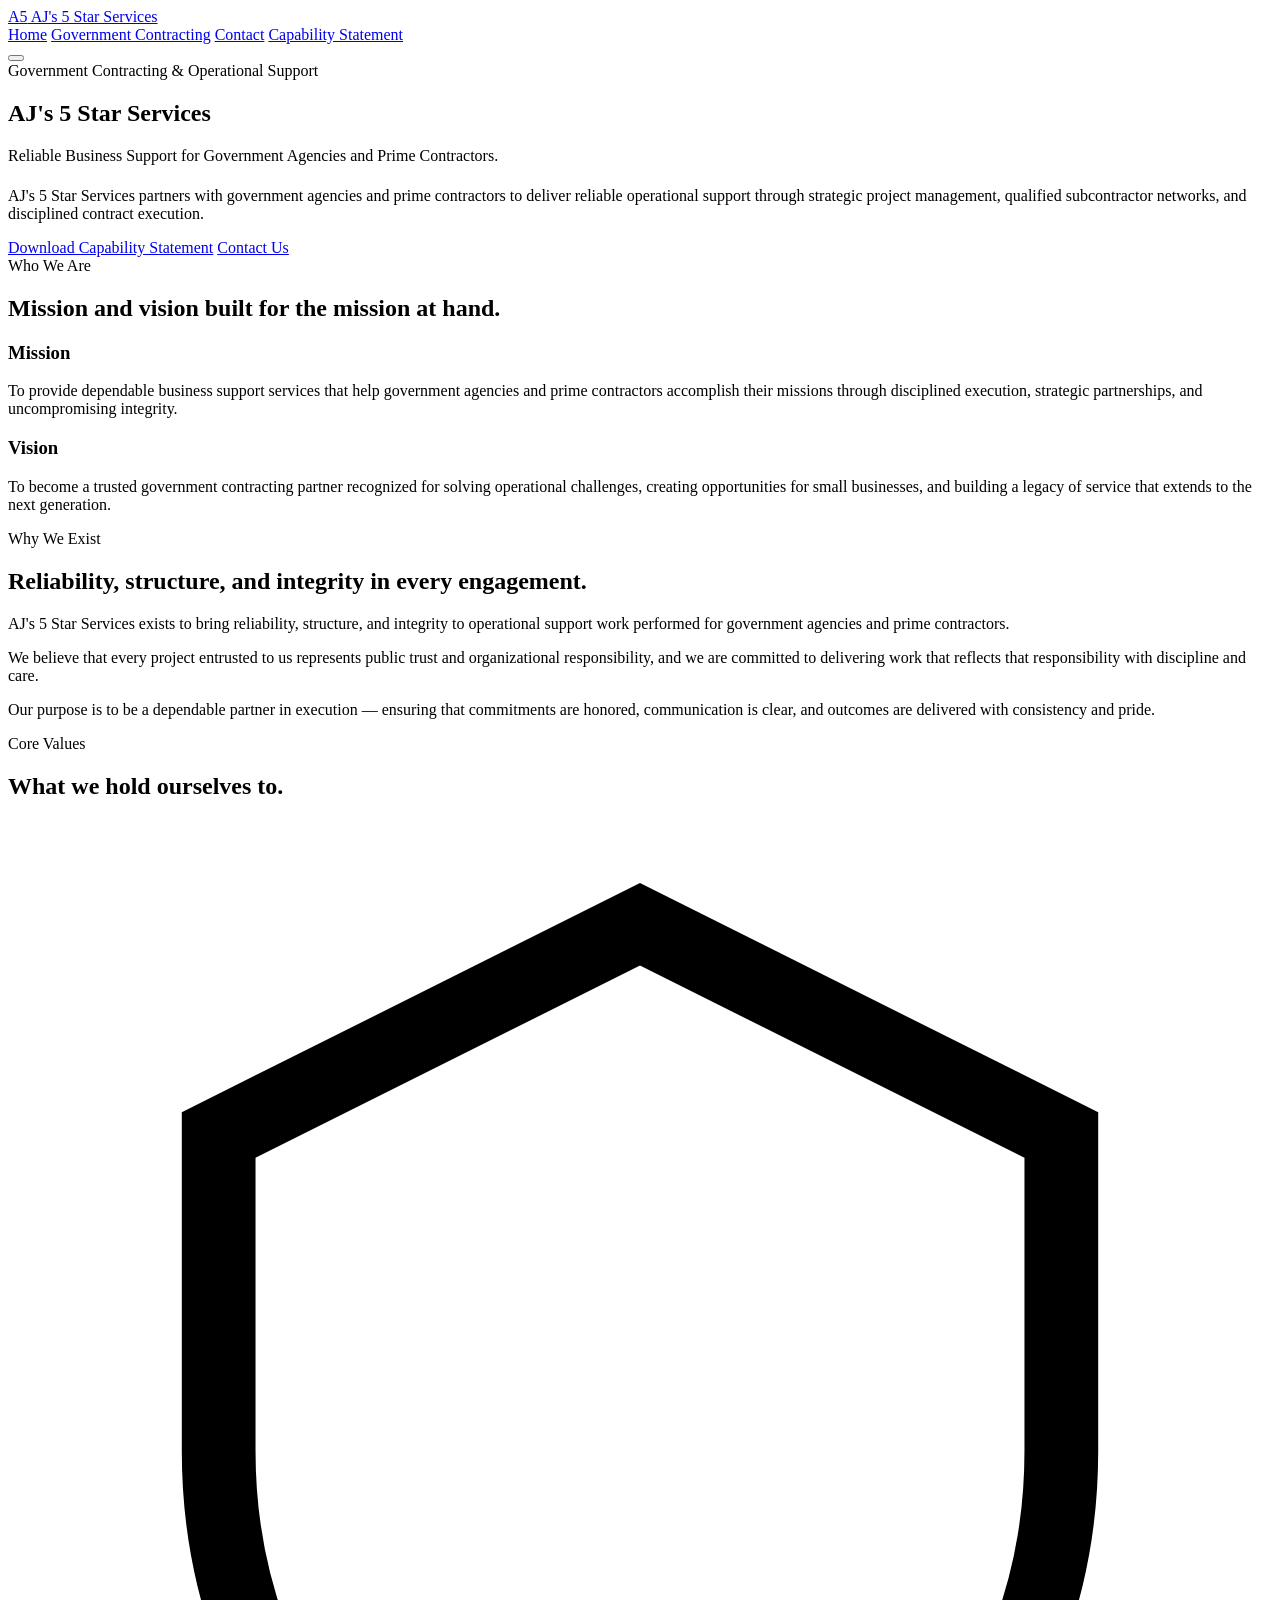
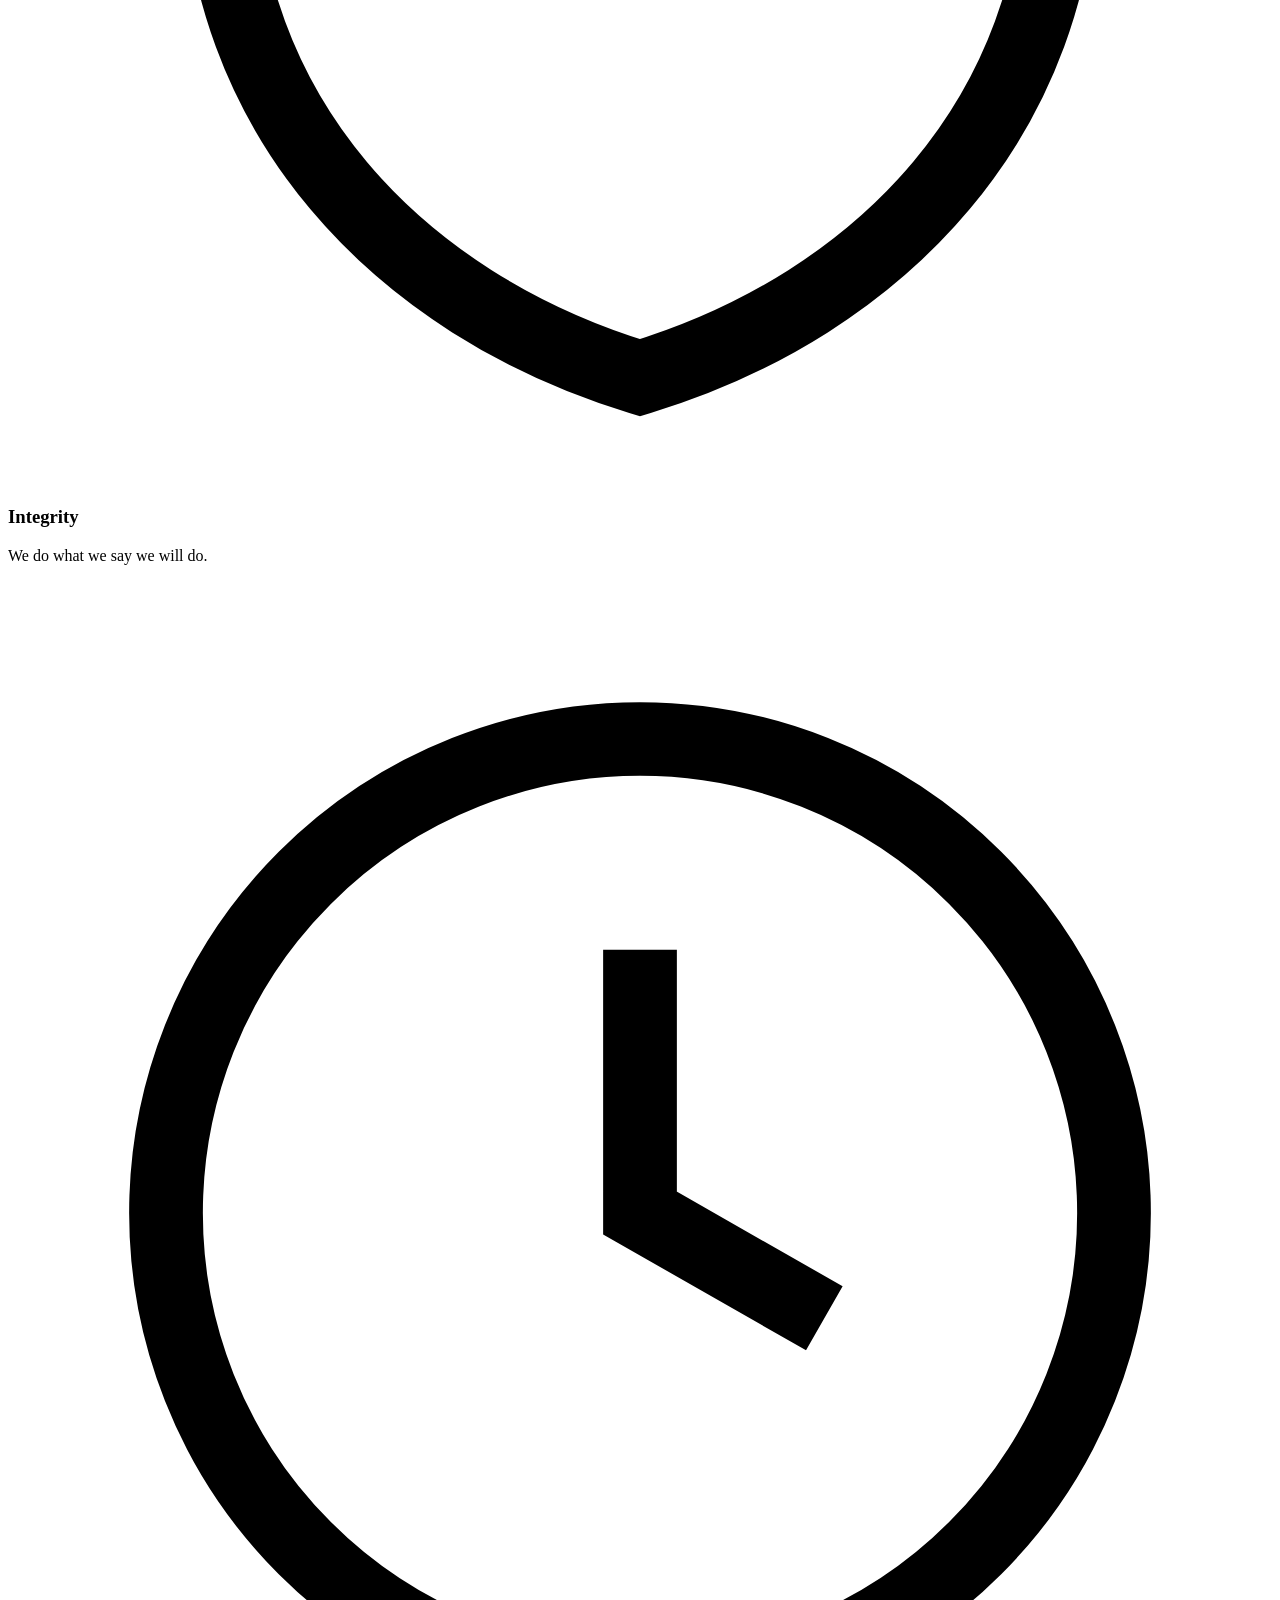
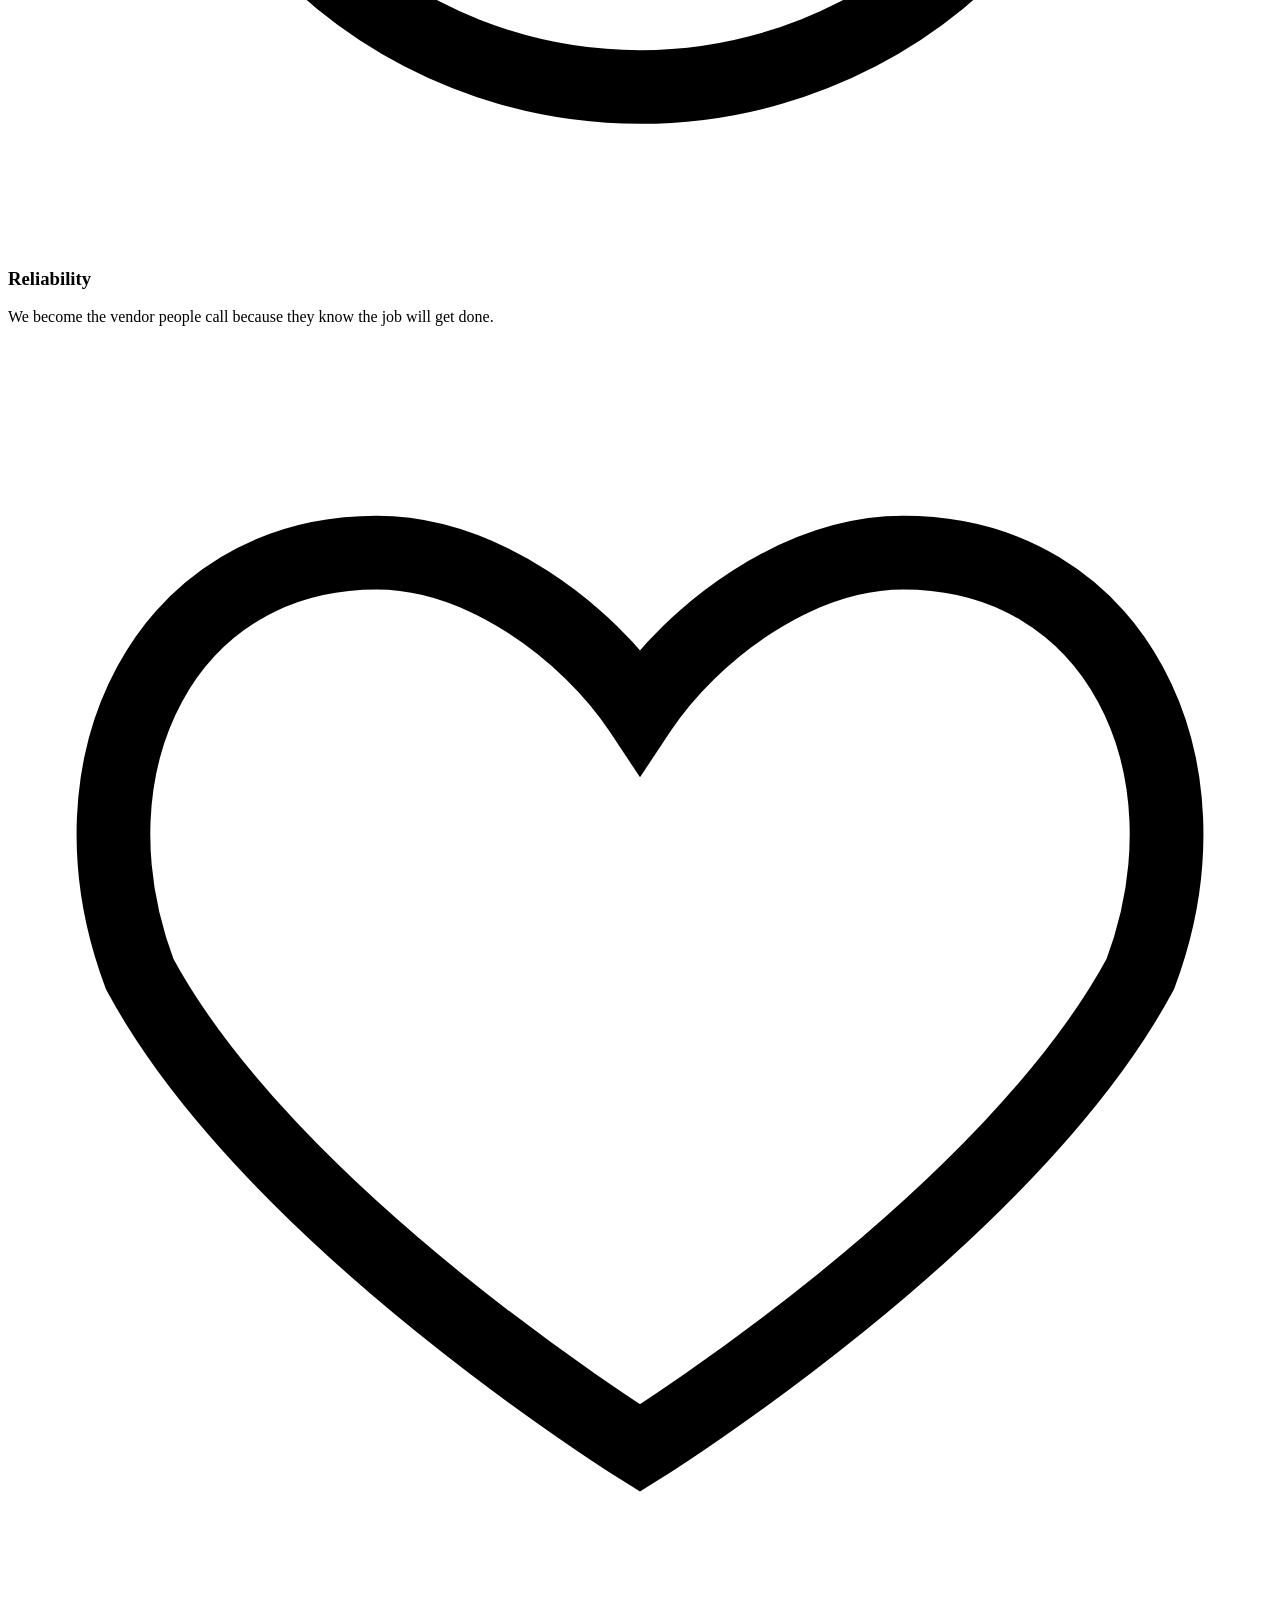
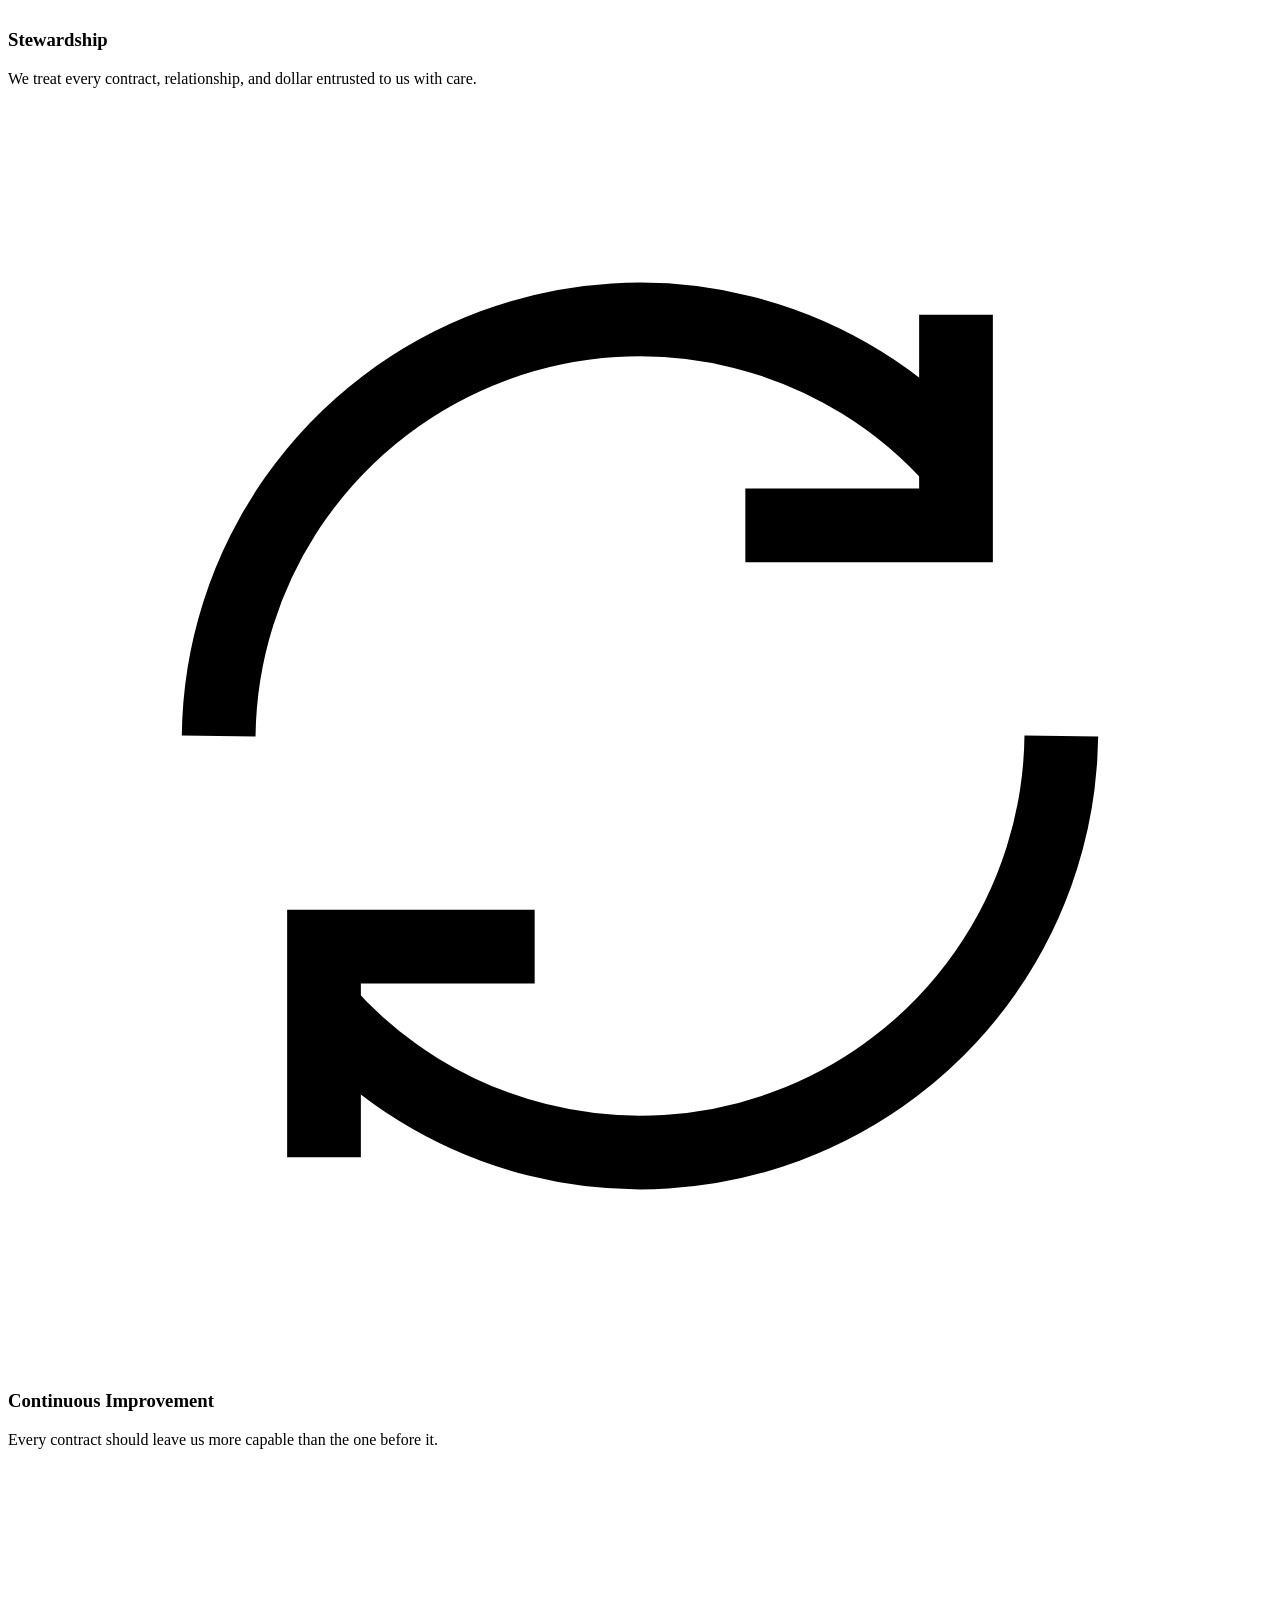
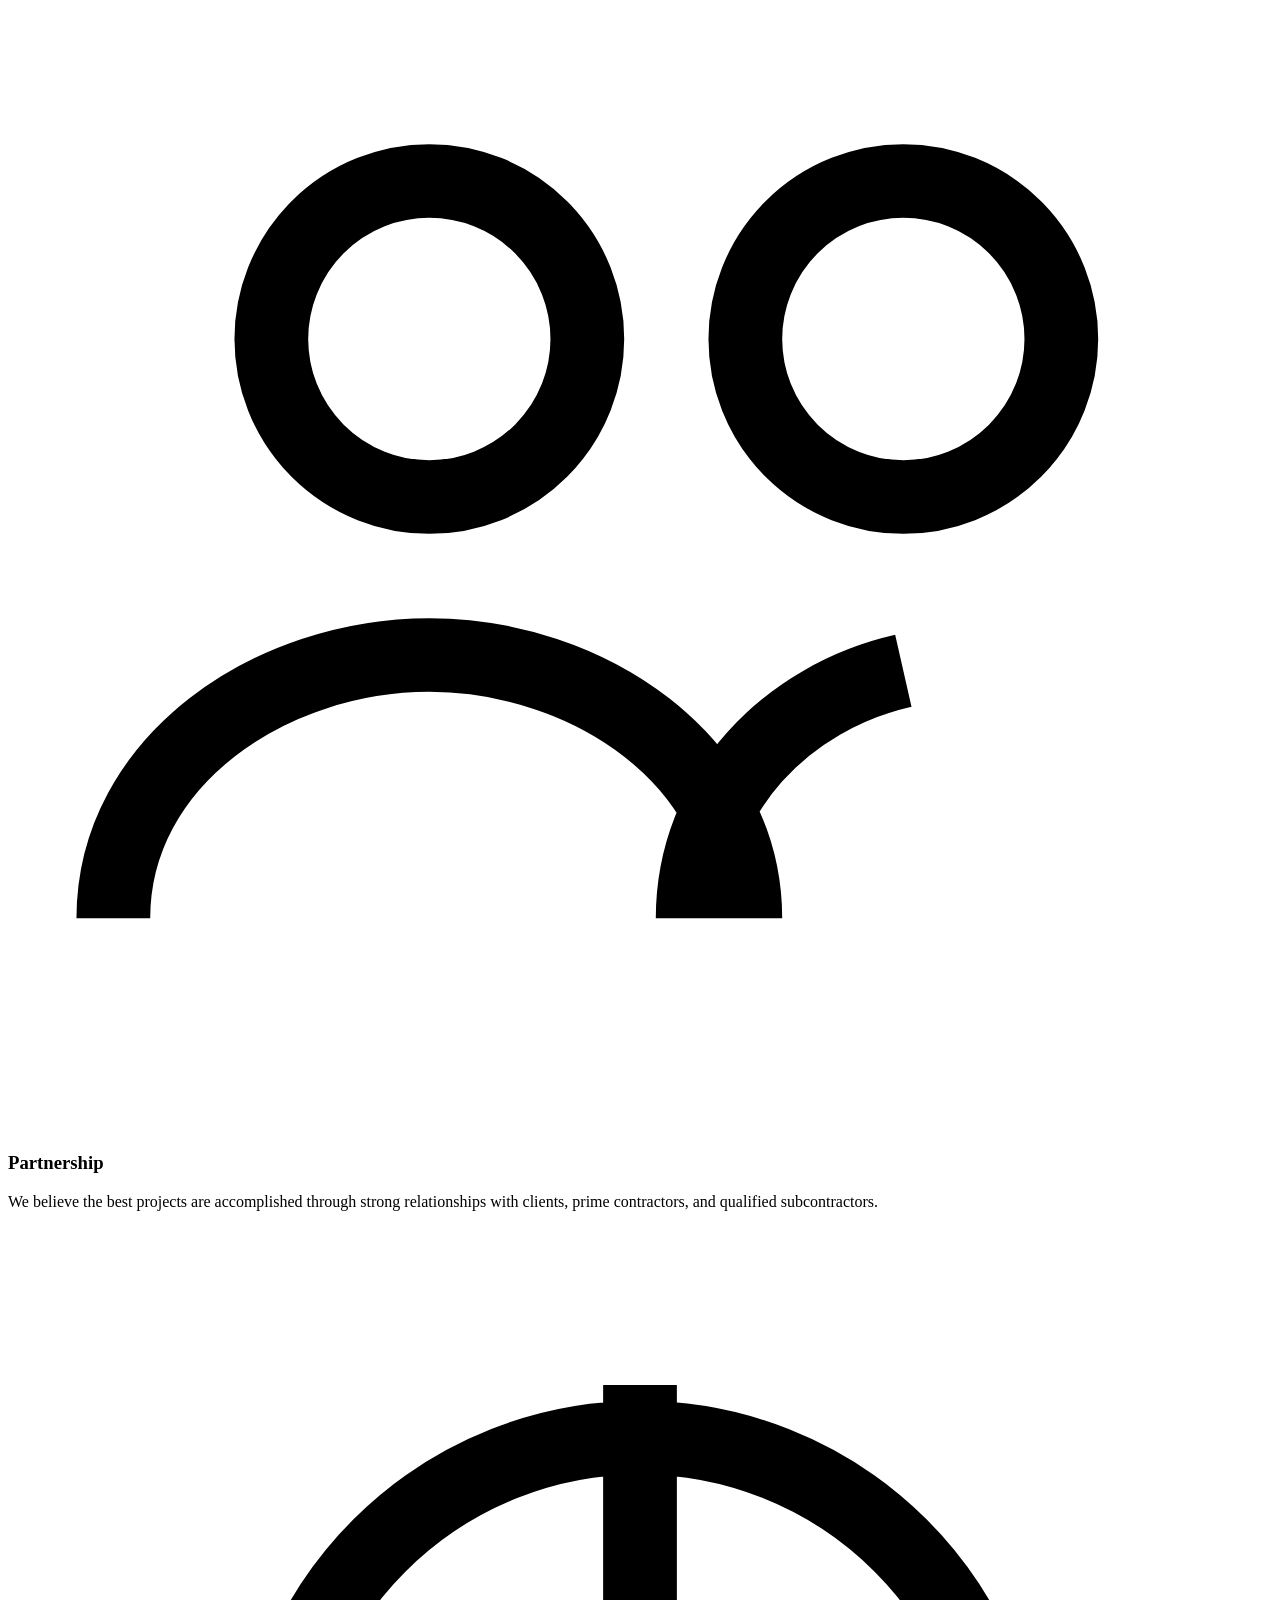
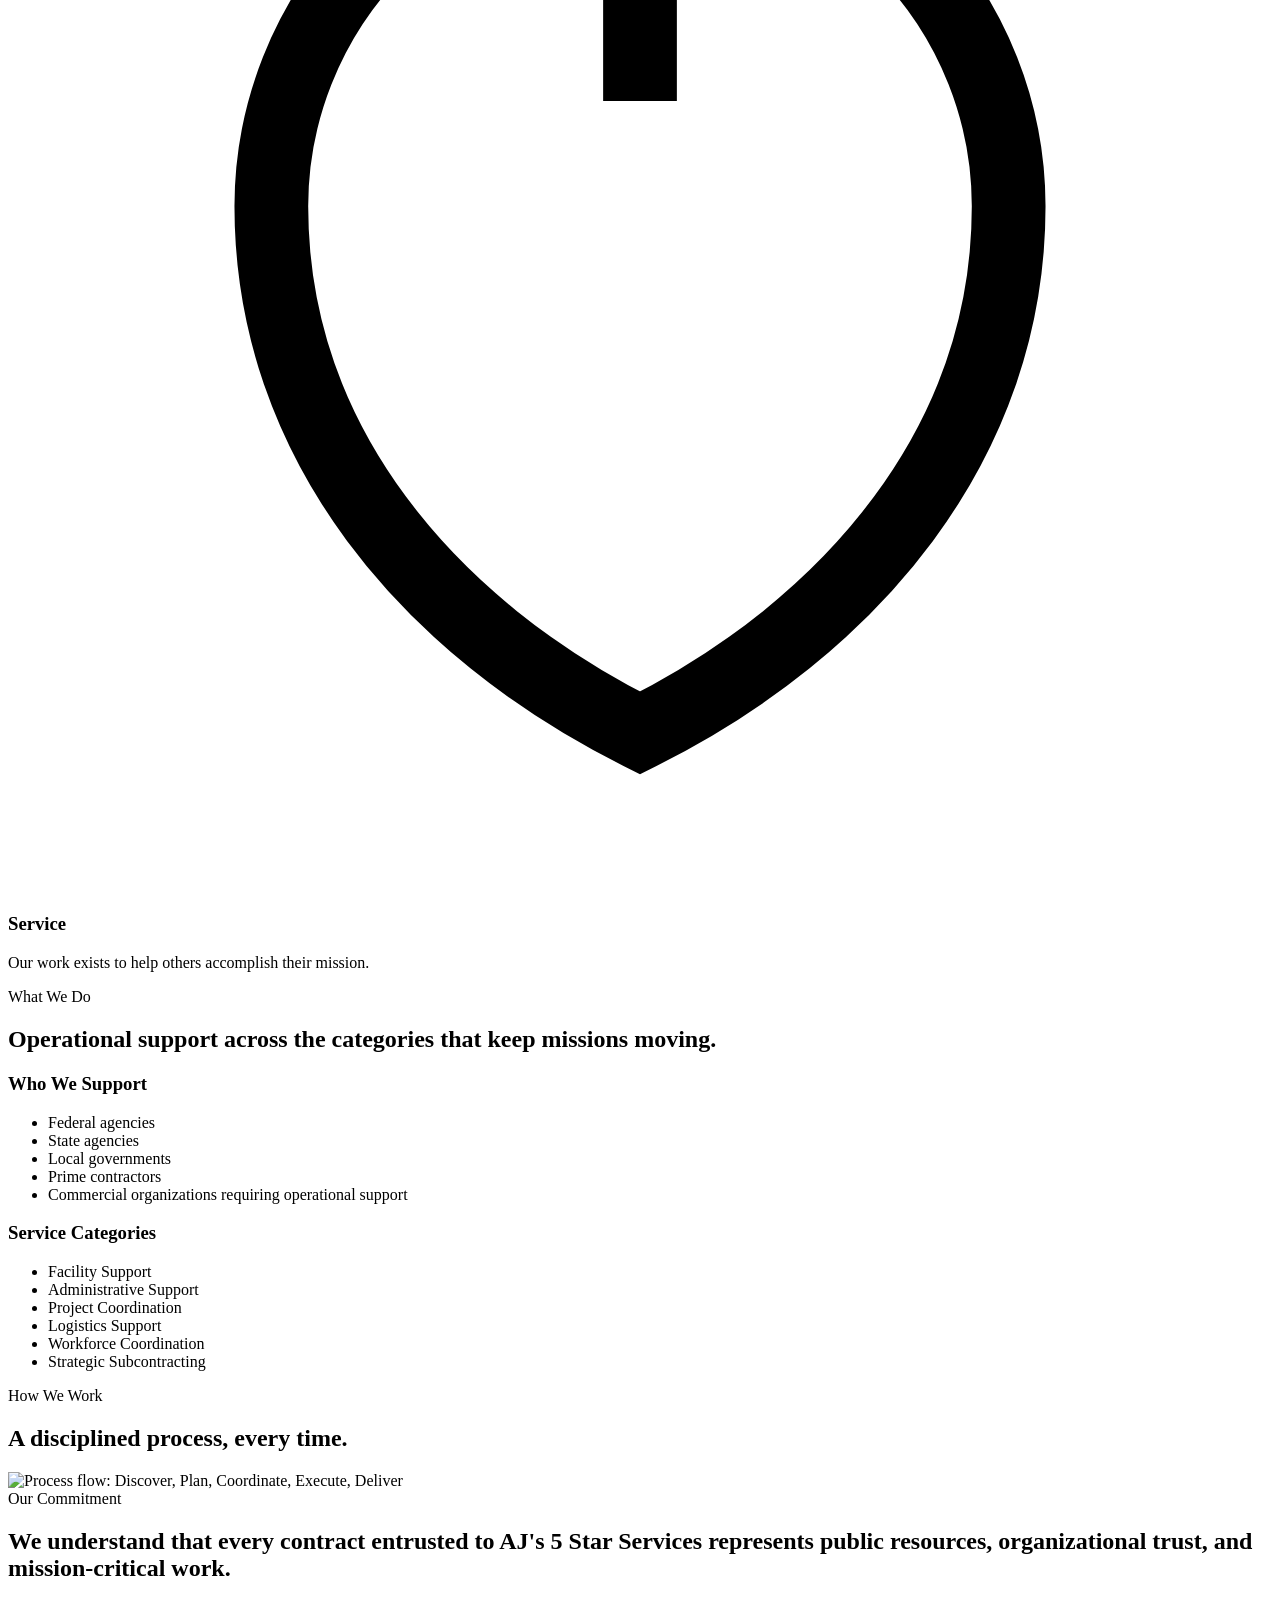
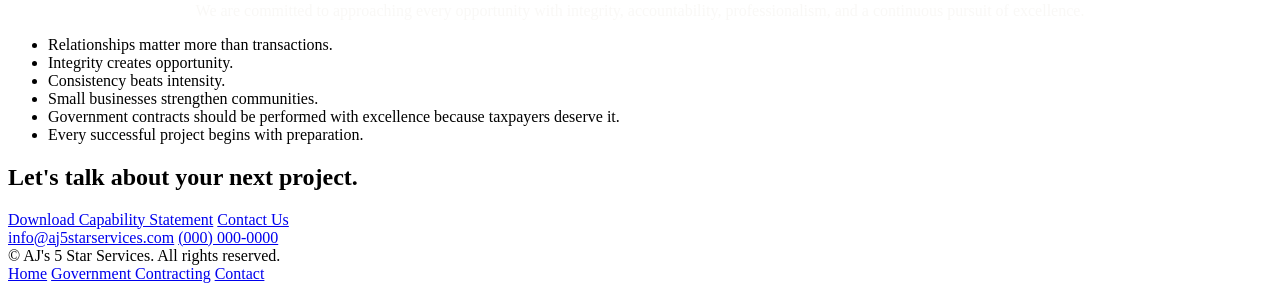
==== index.html @ f9f8e7ff "Add files via upload" ====
<!DOCTYPE html>
<html lang="en">
<head>
<meta charset="UTF-8">
<meta name="viewport" content="width=device-width, initial-scale=1.0">
<title>AJ's 5 Star Services | Government Contracting &amp; Operational Support</title>
<meta name="description" content="AJ's 5 Star Services partners with government agencies and prime contractors to deliver reliable operational support through strategic project management, qualified subcontractor networks, and disciplined contract execution.">
<link rel="preconnect" href="https://fonts.googleapis.com">
<link rel="preconnect" href="https://fonts.gstatic.com" crossorigin>
<link href="https://fonts.googleapis.com/css2?family=Source+Serif+4:opsz,wght@8..60,500;8..60,600;8..60,700&family=Inter:wght@400;500;600;700&display=swap" rel="stylesheet">
<link rel="stylesheet" href="css/style.css">
</head>
<body>

<header class="site-header">
  <div class="wrap">
    <a href="index.html" class="brand">
      <span class="brand-mark">A5</span>
      AJ's 5 Star Services
    </a>
    <nav class="main-nav" id="mainNav">
      <a href="index.html" class="active">Home</a>
      <a href="government-contracting.html">Government Contracting</a>
      <a href="contact.html">Contact</a>
      <a href="assets/capability-statement.pdf" class="nav-cta">Capability Statement</a>
    </nav>
    <button class="menu-toggle" id="menuToggle" aria-label="Toggle menu" aria-expanded="false">
      <span></span><span></span><span></span>
    </button>
  </div>
</header>

<!-- HERO -->
<section class="hero blueprint">
  <div class="wrap">
    <span class="eyebrow">Government Contracting &amp; Operational Support</span>
    <h1>AJ's 5 Star Services</h1>
    <p class="lede">Reliable Business Support for Government Agencies and Prime Contractors.</p>
    <p class="lede" style="margin-top:22px;">AJ's 5 Star Services partners with government agencies and prime contractors to deliver reliable operational support through strategic project management, qualified subcontractor networks, and disciplined contract execution.</p>
    <div class="btn-group">
      <a href="assets/capability-statement.pdf" class="btn btn-primary">Download Capability Statement</a>
      <a href="contact.html" class="btn btn-outline">Contact Us</a>
    </div>
  </div>
</section>

<!-- WHO WE ARE -->
<section class="section-alt">
  <div class="wrap">
    <div class="section-head">
      <span class="eyebrow">Who We Are</span>
      <h2>Mission and vision built for the mission at hand.</h2>
    </div>
    <div class="two-col">
      <div class="card-block">
        <h3>Mission</h3>
        <p>To provide dependable business support services that help government agencies and prime contractors accomplish their missions through disciplined execution, strategic partnerships, and uncompromising integrity.</p>
      </div>
      <div class="card-block">
        <h3>Vision</h3>
        <p>To become a trusted government contracting partner recognized for solving operational challenges, creating opportunities for small businesses, and building a legacy of service that extends to the next generation.</p>
      </div>
    </div>
  </div>
</section>

<!-- WHY WE EXIST -->
<section>
  <div class="wrap">
    <div class="section-head center">
      <span class="eyebrow">Why We Exist</span>
      <h2>Reliability, structure, and integrity in every engagement.</h2>
    </div>
    <div class="statement">
      <p>AJ's 5 Star Services exists to bring reliability, structure, and integrity to operational support work performed for government agencies and prime contractors.</p>
      <p>We believe that every project entrusted to us represents public trust and organizational responsibility, and we are committed to delivering work that reflects that responsibility with discipline and care.</p>
      <p>Our purpose is to be a dependable partner in execution — ensuring that commitments are honored, communication is clear, and outcomes are delivered with consistency and pride.</p>
    </div>
  </div>
</section>

<!-- CORE VALUES -->
<section class="section-alt">
  <div class="wrap">
    <div class="section-head center">
      <span class="eyebrow">Core Values</span>
      <h2>What we hold ourselves to.</h2>
    </div>
  </div>
  <div class="wrap" style="padding: 0;">
    <div class="values-grid">

      <div class="value-item">
        <svg class="value-icon" viewBox="0 0 24 24" fill="none" stroke="currentColor" stroke-width="1.4"><path d="M12 2l8 4v6c0 5-3.4 8.6-8 10-4.6-1.4-8-5-8-10V6l8-4z"/></svg>
        <h3>Integrity</h3>
        <p>We do what we say we will do.</p>
      </div>

      <div class="value-item">
        <svg class="value-icon" viewBox="0 0 24 24" fill="none" stroke="currentColor" stroke-width="1.4"><circle cx="12" cy="12" r="9"/><path d="M12 7v5l3.5 2"/></svg>
        <h3>Reliability</h3>
        <p>We become the vendor people call because they know the job will get done.</p>
      </div>

      <div class="value-item">
        <svg class="value-icon" viewBox="0 0 24 24" fill="none" stroke="currentColor" stroke-width="1.4"><path d="M12 21s-7-4.35-9.5-9C1 8 3 4 7 4c2 0 4 1.5 5 3 1-1.5 3-3 5-3 4 0 6 4 4.5 8-2.5 4.65-9.5 9-9.5 9z"/></svg>
        <h3>Stewardship</h3>
        <p>We treat every contract, relationship, and dollar entrusted to us with care.</p>
      </div>

      <div class="value-item">
        <svg class="value-icon" viewBox="0 0 24 24" fill="none" stroke="currentColor" stroke-width="1.4"><path d="M4 12a8 8 0 0 1 14-5.2M20 12a8 8 0 0 1-14 5.2"/><path d="M18 4v4h-4M6 20v-4h4"/></svg>
        <h3>Continuous Improvement</h3>
        <p>Every contract should leave us more capable than the one before it.</p>
      </div>

      <div class="value-item">
        <svg class="value-icon" viewBox="0 0 24 24" fill="none" stroke="currentColor" stroke-width="1.4"><circle cx="8" cy="9" r="3"/><circle cx="17" cy="9" r="3"/><path d="M2 20c0-3 3-5 6-5s6 2 6 5M13 20c0-2.4 1.8-4.2 4-4.7"/></svg>
        <h3>Partnership</h3>
        <p>We believe the best projects are accomplished through strong relationships with clients, prime contractors, and qualified subcontractors.</p>
      </div>

      <div class="value-item">
        <svg class="value-icon" viewBox="0 0 24 24" fill="none" stroke="currentColor" stroke-width="1.4"><path d="M12 3v6M12 21c-4-2-7-5.5-7-10a7 7 0 0 1 14 0c0 4.5-3 8-7 10z"/></svg>
        <h3>Service</h3>
        <p>Our work exists to help others accomplish their mission.</p>
      </div>

    </div>
  </div>
</section>

<!-- WHAT WE DO -->
<section>
  <div class="wrap">
    <div class="section-head">
      <span class="eyebrow">What We Do</span>
      <h2>Operational support across the categories that keep missions moving.</h2>
    </div>
    <div class="two-col">
      <div class="list-col">
        <h3>Who We Support</h3>
        <ul>
          <li>Federal agencies</li>
          <li>State agencies</li>
          <li>Local governments</li>
          <li>Prime contractors</li>
          <li>Commercial organizations requiring operational support</li>
        </ul>
      </div>
      <div class="list-col">
        <h3>Service Categories</h3>
        <ul>
          <li>Facility Support</li>
          <li>Administrative Support</li>
          <li>Project Coordination</li>
          <li>Logistics Support</li>
          <li>Workforce Coordination</li>
          <li>Strategic Subcontracting</li>
        </ul>
      </div>
    </div>
  </div>
</section>

<!-- HOW WE WORK -->
<section class="section-alt">
  <div class="wrap">
    <div class="section-head center">
      <span class="eyebrow">How We Work</span>
      <h2>A disciplined process, every time.</h2>
    </div>
    <div class="flow-wrap">
      <img src="assets/how-we-work-flow.svg" alt="Process flow: Discover, Plan, Coordinate, Execute, Deliver" style="width:100%; min-width:640px;">
    </div>
  </div>
</section>

<!-- OUR COMMITMENT -->
<section class="commitment blueprint">
  <div class="wrap">
    <div class="section-head center">
      <span class="eyebrow">Our Commitment</span>
      <h2>We understand that every contract entrusted to AJ's 5 Star Services represents public resources, organizational trust, and mission-critical work.</h2>
      <p class="lede" style="margin: 20px auto 0; color: rgba(247,246,243,0.75); text-align:center;">We are committed to approaching every opportunity with integrity, accountability, professionalism, and a continuous pursuit of excellence.</p>
    </div>
    <ul class="principle-list">
      <li>Relationships matter more than transactions.</li>
      <li>Integrity creates opportunity.</li>
      <li>Consistency beats intensity.</li>
      <li>Small businesses strengthen communities.</li>
      <li>Government contracts should be performed with excellence because taxpayers deserve it.</li>
      <li>Every successful project begins with preparation.</li>
    </ul>
  </div>
</section>

<!-- CTA -->
<section class="cta blueprint">
  <div class="wrap">
    <h2>Let's talk about your next project.</h2>
    <div class="btn-group" style="justify-content:center;">
      <a href="assets/capability-statement.pdf" class="btn btn-primary">Download Capability Statement</a>
      <a href="contact.html" class="btn btn-outline">Contact Us</a>
    </div>
    <div class="cta-contacts">
      <a href="mailto:info@aj5starservices.com">info@aj5starservices.com</a>
      <a href="tel:+10000000000">(000) 000-0000</a>
    </div>
  </div>
</section>

<footer>
  <div class="wrap">
    <div class="foot-copy">&copy; <span id="year"></span> AJ's 5 Star Services. All rights reserved.</div>
    <div class="foot-links">
      <a href="index.html">Home</a>
      <a href="government-contracting.html">Government Contracting</a>
      <a href="contact.html">Contact</a>
    </div>
  </div>
</footer>

<script src="js/main.js"></script>
</body>
</html>
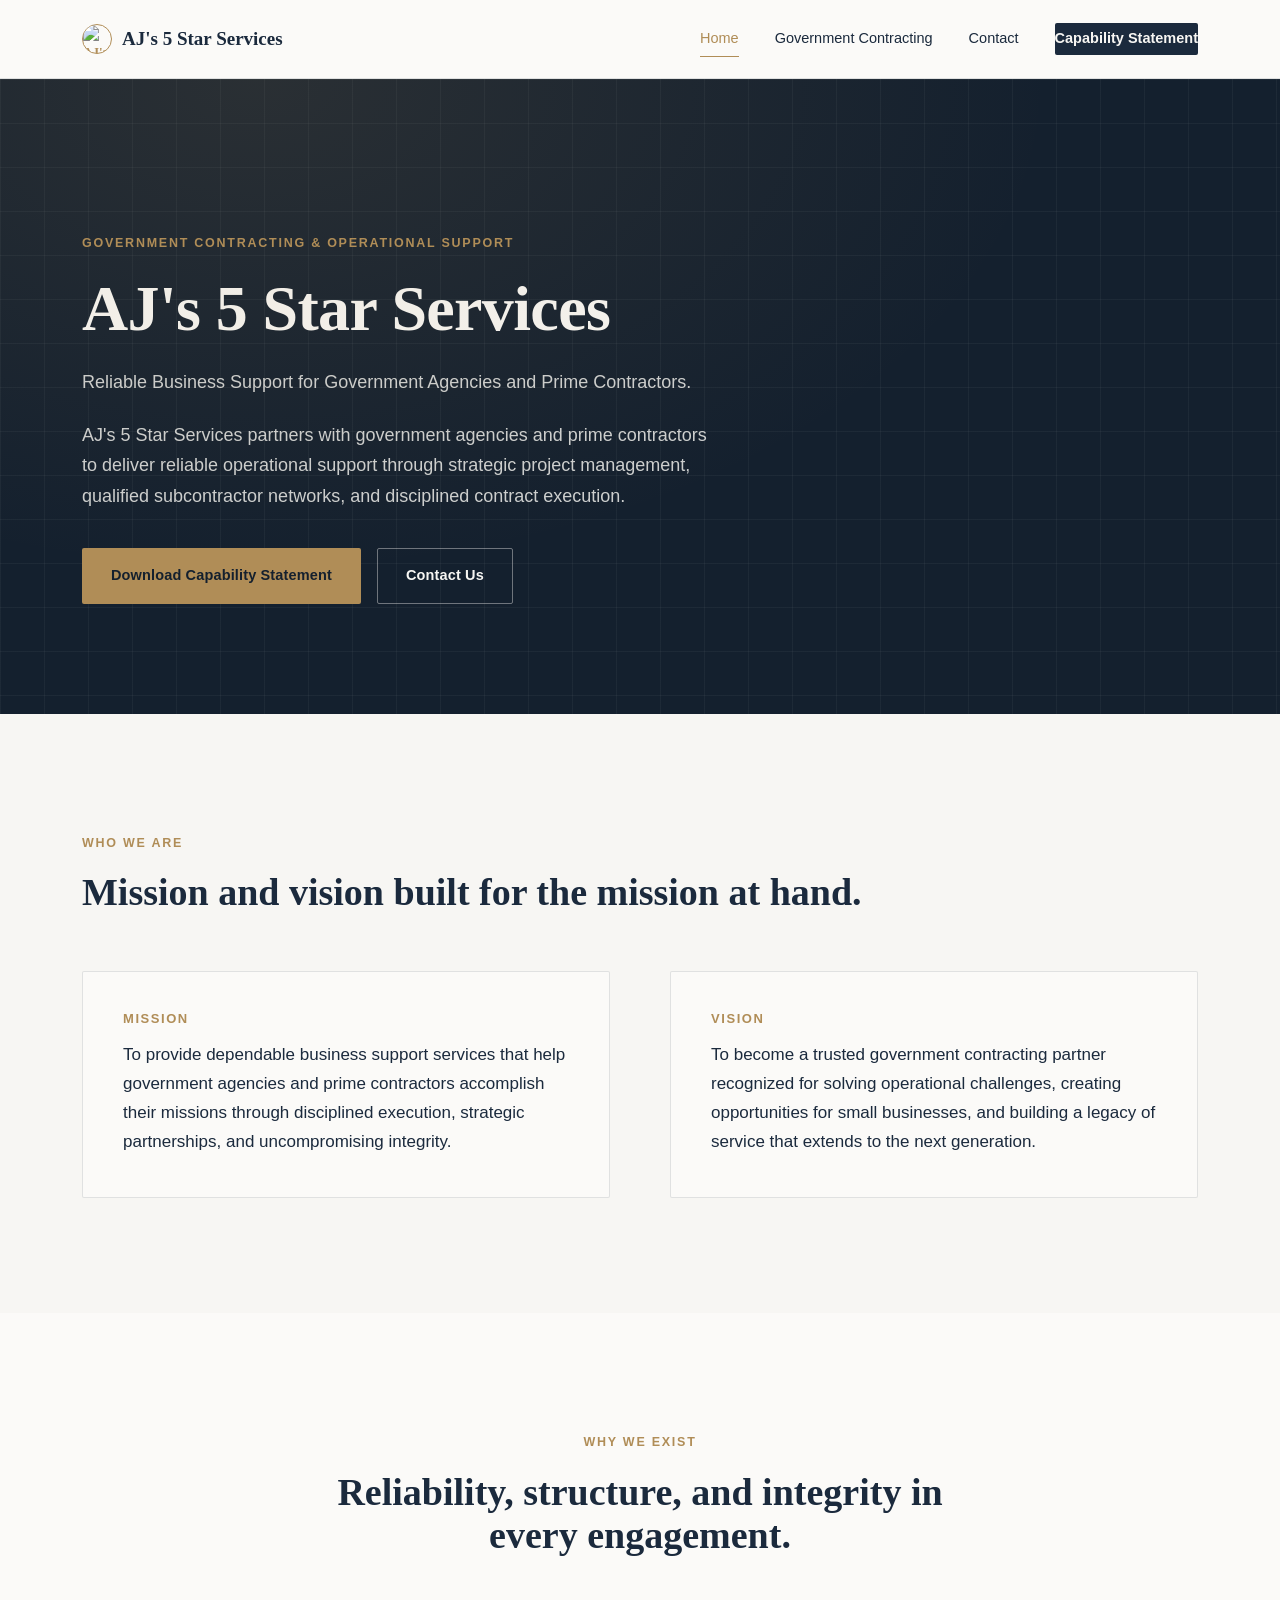
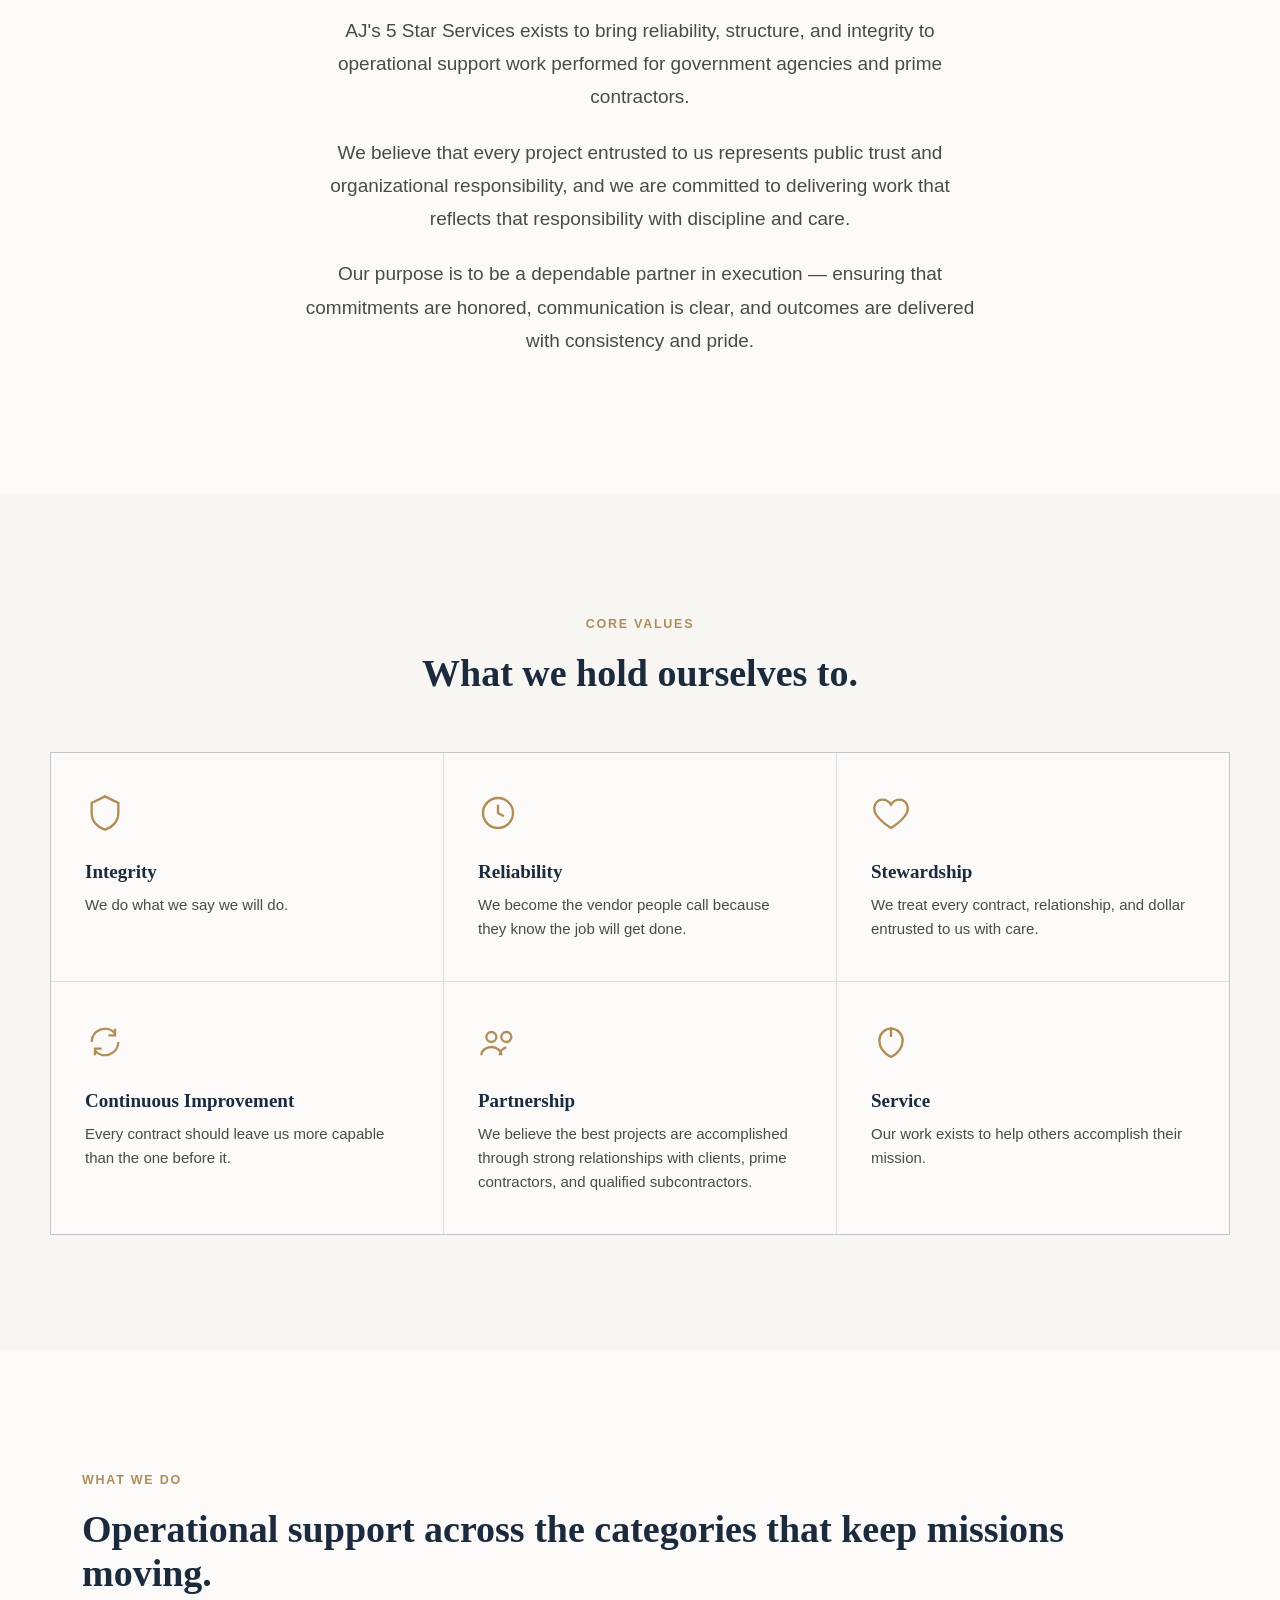
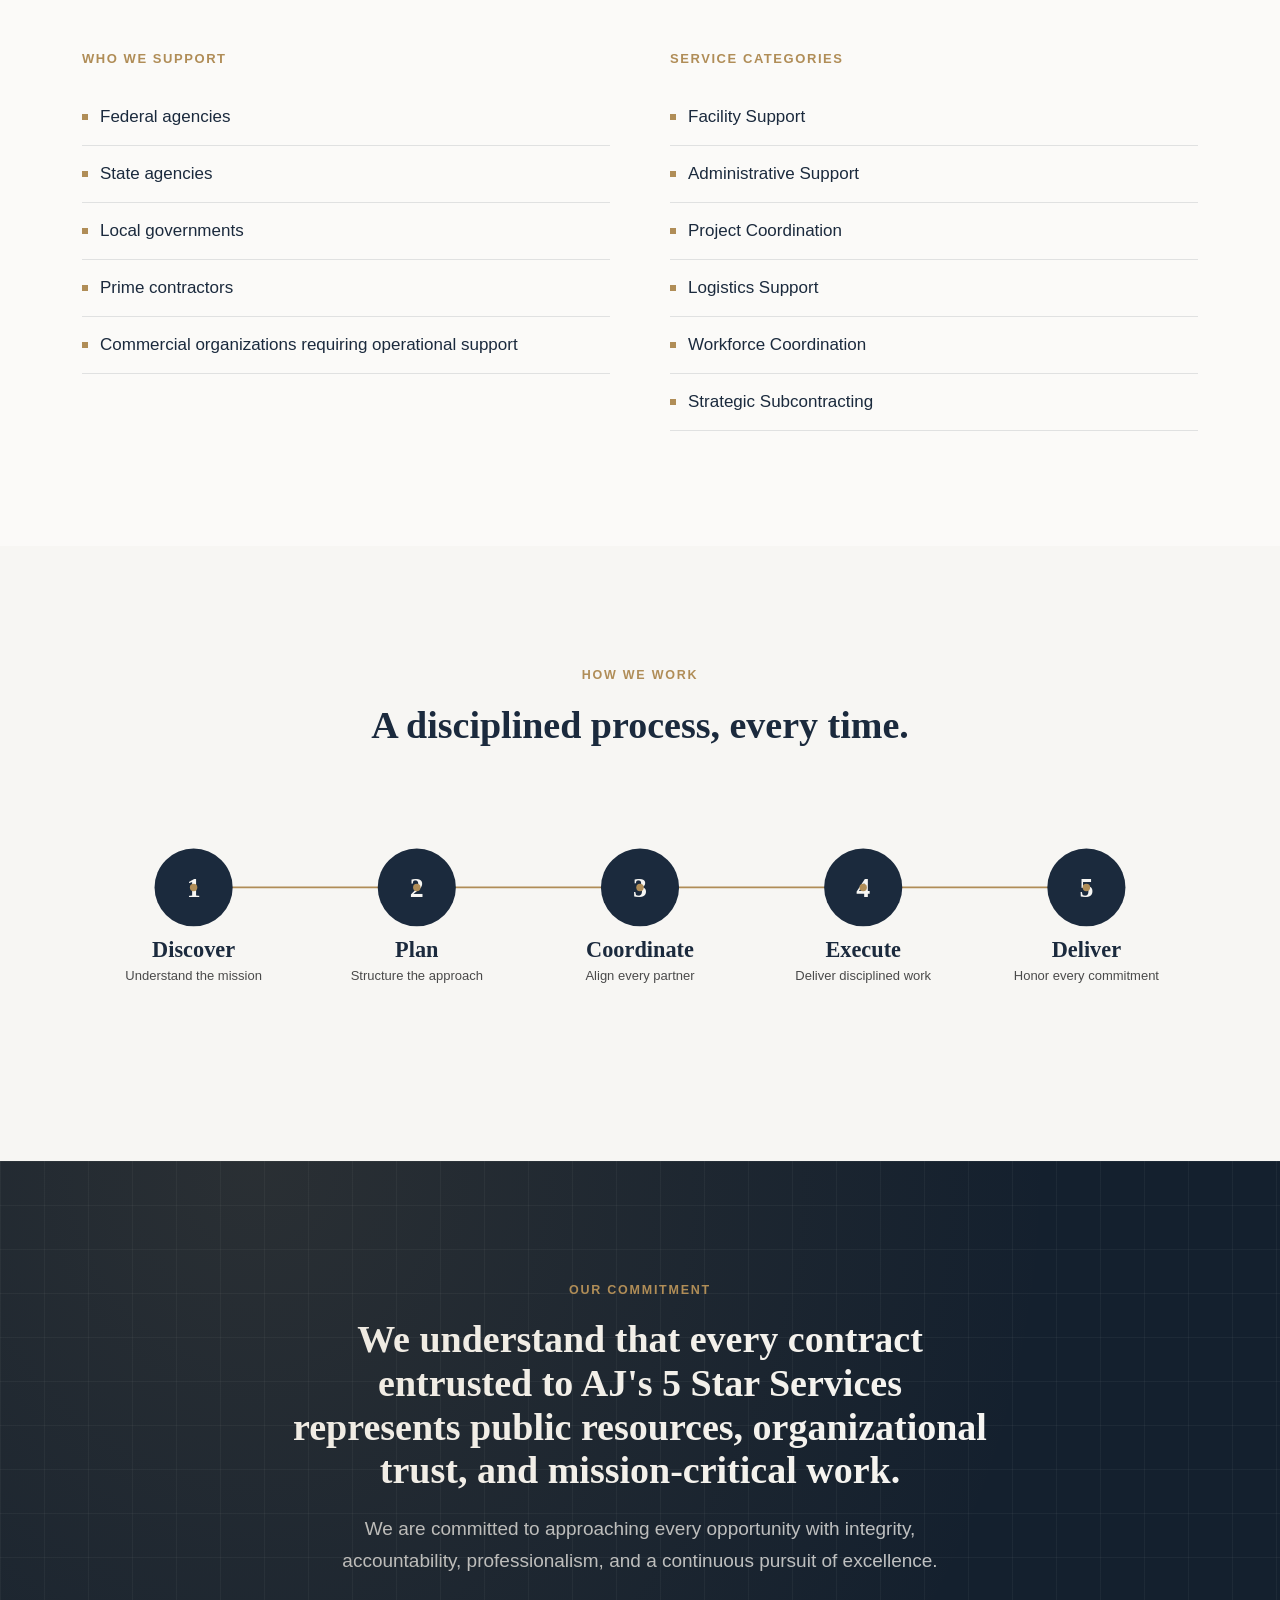
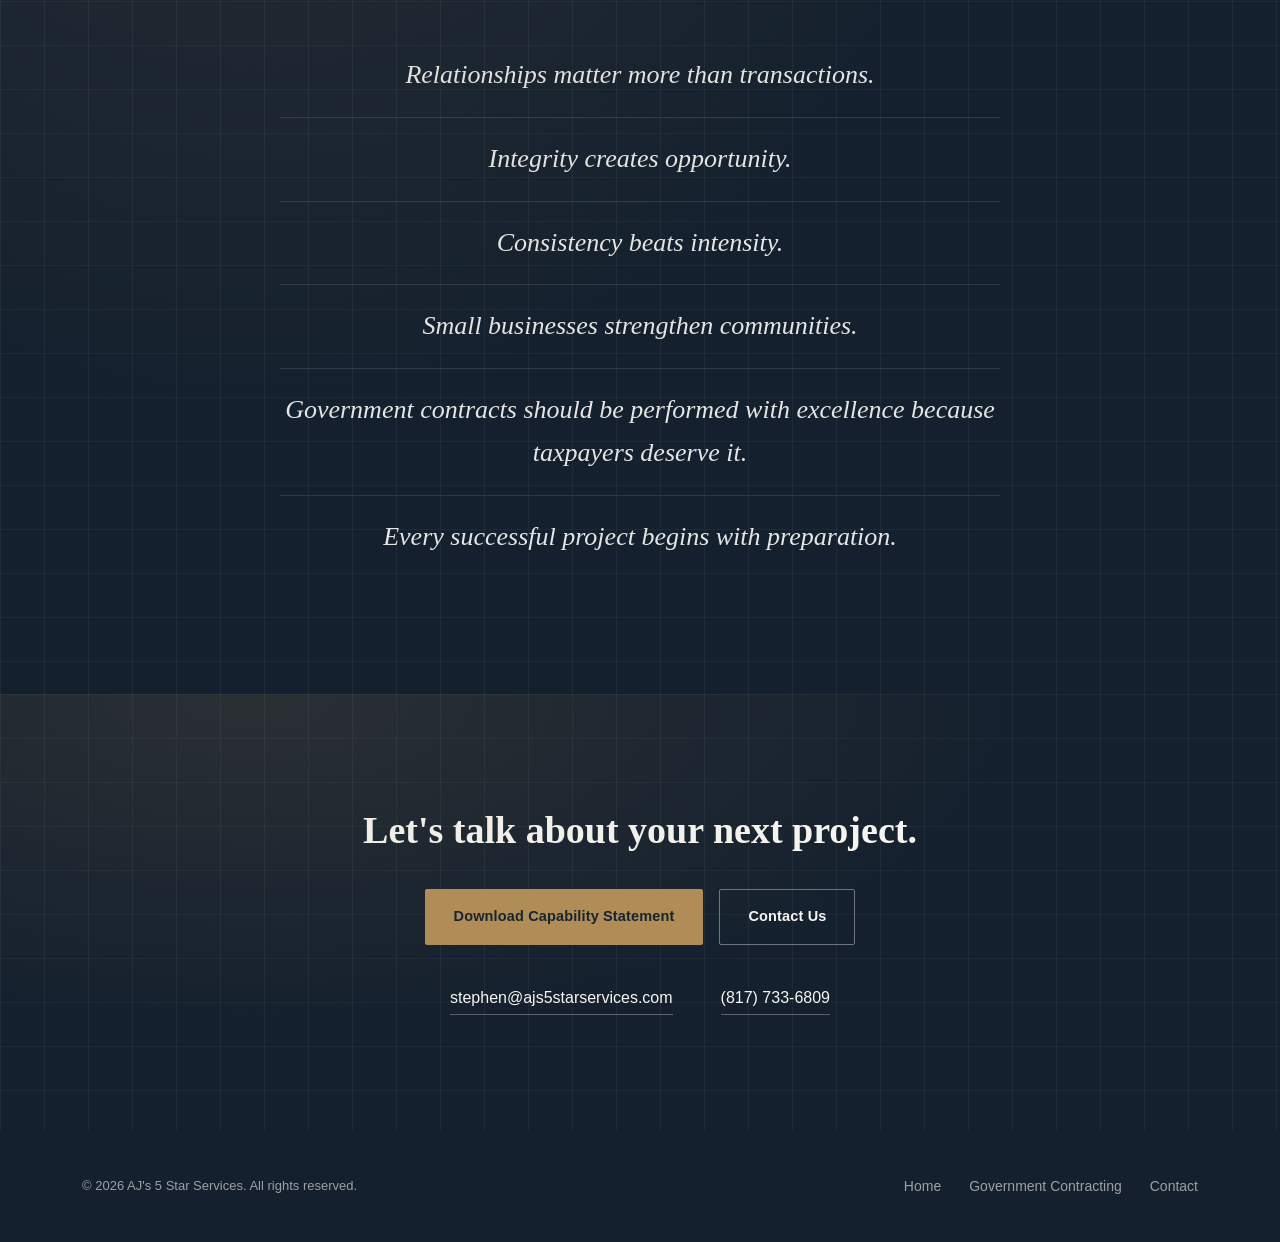
==== commit f066aa3c: "Add files via upload" ====
--- a/index.html
+++ b/index.html
@@ -15,7 +15,7 @@
 <header class="site-header">
   <div class="wrap">
     <a href="index.html" class="brand">
-      <span class="brand-mark">A5</span>
+      <img src="assets/logo.png" alt="AJ's 5 Star Services logo" class="brand-mark">
       AJ's 5 Star Services
     </a>
     <nav class="main-nav" id="mainNav">
@@ -204,8 +204,8 @@
       <a href="contact.html" class="btn btn-outline">Contact Us</a>
     </div>
     <div class="cta-contacts">
-      <a href="mailto:info@aj5starservices.com">info@aj5starservices.com</a>
-      <a href="tel:+10000000000">(000) 000-0000</a>
+      <a href="mailto:stephen@ajs5starservices.com">stephen@ajs5starservices.com</a>
+      <a href="tel:+18177336809">(817) 733-6809</a>
     </div>
   </div>
 </section>
--- a/css/style.css
+++ b/css/style.css
@@ -0,0 +1,664 @@
+/* ============================================
+   AJ's 5 Star Services — Design Tokens
+   ============================================ */
+:root {
+  /* Color */
+  --navy: #1B2A3D;
+  --navy-deep: #14202E;
+  --charcoal: #22262B;
+  --off-white: #F7F6F3;
+  --paper: #FBFAF8;
+  --gold: #B08D57;
+  --gold-light: #C9A876;
+  --ink: #1A1A1A;
+  --ink-soft: #4A4A4A;
+  --line: rgba(27, 42, 61, 0.12);
+
+  /* Type */
+  --font-display: 'Source Serif 4', 'Georgia', serif;
+  --font-body: 'Inter', -apple-system, 'Segoe UI', sans-serif;
+
+  /* Layout */
+  --max-width: 1180px;
+  --section-pad: clamp(64px, 9vw, 120px);
+  --radius: 2px;
+}
+
+* { box-sizing: border-box; }
+
+html { scroll-behavior: smooth; }
+
+body {
+  margin: 0;
+  background: var(--paper);
+  color: var(--ink);
+  font-family: var(--font-body);
+  font-size: 16px;
+  line-height: 1.65;
+  -webkit-font-smoothing: antialiased;
+}
+
+img { max-width: 100%; display: block; }
+
+a {
+  color: inherit;
+  text-decoration: none;
+}
+
+.wrap {
+  max-width: var(--max-width);
+  margin: 0 auto;
+  padding: 0 32px;
+}
+
+h1, h2, h3 {
+  font-family: var(--font-display);
+  color: var(--navy);
+  font-weight: 600;
+  line-height: 1.15;
+  margin: 0;
+}
+
+h1 { font-size: clamp(38px, 5.4vw, 64px); letter-spacing: -0.01em; }
+h2 { font-size: clamp(28px, 3.4vw, 38px); }
+h3 { font-size: 20px; }
+
+p { margin: 0; }
+
+.eyebrow {
+  font-family: var(--font-body);
+  font-size: 12.5px;
+  font-weight: 600;
+  letter-spacing: 0.14em;
+  text-transform: uppercase;
+  color: var(--gold);
+  display: inline-block;
+  margin-bottom: 18px;
+}
+
+.lede {
+  font-size: 19px;
+  color: var(--ink-soft);
+  max-width: 640px;
+  line-height: 1.7;
+}
+
+/* ============================================
+   Blueprint grid texture — signature motif
+   ============================================ */
+.blueprint {
+  position: relative;
+  background-color: var(--navy-deep);
+  background-image:
+    linear-gradient(rgba(247, 246, 243, 0.045) 1px, transparent 1px),
+    linear-gradient(90deg, rgba(247, 246, 243, 0.045) 1px, transparent 1px);
+  background-size: 44px 44px;
+}
+
+.blueprint::after {
+  content: "";
+  position: absolute;
+  inset: 0;
+  background: radial-gradient(ellipse at 20% 0%, rgba(176, 141, 87, 0.14), transparent 55%);
+  pointer-events: none;
+}
+
+/* ============================================
+   Header / Nav
+   ============================================ */
+.site-header {
+  position: sticky;
+  top: 0;
+  z-index: 100;
+  background: rgba(251, 250, 248, 0.92);
+  backdrop-filter: blur(8px);
+  border-bottom: 1px solid var(--line);
+}
+
+.site-header .wrap {
+  display: flex;
+  align-items: center;
+  justify-content: space-between;
+  height: 78px;
+}
+
+.brand {
+  display: flex;
+  align-items: center;
+  gap: 10px;
+  font-family: var(--font-display);
+  font-size: 19px;
+  font-weight: 600;
+  color: var(--navy);
+}
+
+.brand-mark {
+  width: 30px;
+  height: 30px;
+  border: 1.5px solid var(--gold);
+  border-radius: 50%;
+  display: flex;
+  align-items: center;
+  justify-content: center;
+  font-size: 13px;
+  color: var(--gold);
+  font-weight: 700;
+}
+
+nav.main-nav {
+  display: flex;
+  align-items: center;
+  gap: 36px;
+}
+
+nav.main-nav a {
+  font-size: 14.5px;
+  font-weight: 500;
+  color: var(--navy);
+  position: relative;
+  padding: 4px 0;
+}
+
+nav.main-nav a::after {
+  content: "";
+  position: absolute;
+  left: 0;
+  bottom: -2px;
+  width: 0;
+  height: 1px;
+  background: var(--gold);
+  transition: width 0.2s ease;
+}
+
+nav.main-nav a:hover::after,
+nav.main-nav a.active::after {
+  width: 100%;
+}
+
+nav.main-nav a.active {
+  color: var(--gold);
+}
+
+.nav-cta {
+  background: var(--navy);
+  color: var(--off-white) !important;
+  padding: 10px 20px;
+  border-radius: var(--radius);
+  font-weight: 600 !important;
+}
+
+.nav-cta::after { display: none; }
+
+.menu-toggle {
+  display: none;
+  background: none;
+  border: none;
+  cursor: pointer;
+  padding: 8px;
+}
+
+.menu-toggle span {
+  display: block;
+  width: 24px;
+  height: 2px;
+  background: var(--navy);
+  margin: 5px 0;
+  transition: 0.2s;
+}
+
+/* ============================================
+   Buttons
+   ============================================ */
+.btn {
+  display: inline-flex;
+  align-items: center;
+  gap: 8px;
+  padding: 15px 28px;
+  font-family: var(--font-body);
+  font-size: 14.5px;
+  font-weight: 600;
+  letter-spacing: 0.01em;
+  border-radius: var(--radius);
+  border: 1px solid transparent;
+  cursor: pointer;
+  transition: all 0.18s ease;
+}
+
+.btn-primary {
+  background: var(--gold);
+  color: var(--navy-deep);
+}
+.btn-primary:hover { background: var(--gold-light); }
+
+.btn-outline {
+  border-color: rgba(247, 246, 243, 0.4);
+  color: var(--off-white);
+  background: transparent;
+}
+.btn-outline:hover { border-color: var(--off-white); background: rgba(247,246,243,0.06); }
+
+.btn-outline-dark {
+  border-color: var(--navy);
+  color: var(--navy);
+  background: transparent;
+}
+.btn-outline-dark:hover { background: var(--navy); color: var(--off-white); }
+
+.btn-group { display: flex; gap: 16px; flex-wrap: wrap; margin-top: 36px; }
+
+/* ============================================
+   Hero
+   ============================================ */
+.hero {
+  color: var(--off-white);
+  padding: 150px 0 110px;
+}
+
+.hero h1 { color: var(--off-white); margin-bottom: 22px; }
+.hero .lede { color: rgba(247, 246, 243, 0.82); font-size: 18px; }
+
+/* ============================================
+   Sections
+   ============================================ */
+section { padding: var(--section-pad) 0; }
+
+.section-alt { background: var(--off-white); }
+
+.section-head { margin-bottom: 56px; }
+.section-head.center { text-align: center; max-width: 700px; margin-left: auto; margin-right: auto; }
+
+.divider {
+  width: 56px;
+  height: 2px;
+  background: var(--gold);
+  margin: 0 auto 24px;
+}
+
+/* Two column */
+.two-col {
+  display: grid;
+  grid-template-columns: 1fr 1fr;
+  gap: 60px;
+}
+
+.card-block {
+  background: var(--paper);
+  border: 1px solid var(--line);
+  padding: 40px;
+  border-radius: var(--radius);
+}
+
+.card-block h3 {
+  color: var(--gold);
+  font-size: 13px;
+  letter-spacing: 0.12em;
+  text-transform: uppercase;
+  font-family: var(--font-body);
+  font-weight: 700;
+  margin-bottom: 14px;
+}
+
+.card-block p {
+  font-size: 17px;
+  color: var(--navy);
+  line-height: 1.7;
+}
+
+/* Why We Exist */
+.statement {
+  max-width: 680px;
+  margin: 0 auto;
+  text-align: center;
+}
+.statement p {
+  font-size: 19px;
+  color: var(--ink-soft);
+  margin-bottom: 22px;
+  line-height: 1.75;
+}
+
+/* Core Values grid */
+.values-grid {
+  display: grid;
+  grid-template-columns: repeat(3, 1fr);
+  gap: 1px;
+  background: var(--line);
+  border: 1px solid var(--line);
+}
+
+.value-item {
+  background: var(--paper);
+  padding: 40px 34px;
+}
+
+.value-icon {
+  width: 40px;
+  height: 40px;
+  margin-bottom: 20px;
+  color: var(--gold);
+}
+
+.value-item h3 {
+  font-family: var(--font-display);
+  font-size: 19px;
+  color: var(--navy);
+  font-weight: 600;
+  margin-bottom: 10px;
+  text-transform: none;
+  letter-spacing: 0;
+}
+
+.value-item p {
+  font-size: 15px;
+  color: var(--ink-soft);
+  line-height: 1.6;
+}
+
+/* What We Do */
+.list-col h3 {
+  font-family: var(--font-body);
+  color: var(--gold);
+  font-size: 13px;
+  letter-spacing: 0.12em;
+  text-transform: uppercase;
+  font-weight: 700;
+  margin-bottom: 22px;
+}
+
+.list-col ul {
+  list-style: none;
+  margin: 0;
+  padding: 0;
+}
+
+.list-col li {
+  padding: 14px 0;
+  border-bottom: 1px solid var(--line);
+  font-size: 17px;
+  color: var(--navy);
+  display: flex;
+  align-items: center;
+  gap: 12px;
+}
+
+.list-col li::before {
+  content: "";
+  width: 6px;
+  height: 6px;
+  background: var(--gold);
+  flex-shrink: 0;
+}
+
+/* How We Work */
+.flow-wrap {
+  margin-top: 20px;
+  overflow-x: auto;
+}
+
+/* Commitment */
+.commitment {
+  color: var(--off-white);
+}
+
+.commitment .section-head h2 { color: var(--off-white); }
+
+.principle-list {
+  list-style: none;
+  margin: 44px 0 0;
+  padding: 0;
+  max-width: 720px;
+  margin-left: auto;
+  margin-right: auto;
+}
+
+.principle-list li {
+  font-family: var(--font-display);
+  font-style: italic;
+  font-size: clamp(20px, 2.4vw, 26px);
+  color: rgba(247, 246, 243, 0.92);
+  text-align: center;
+  padding: 20px 0;
+  border-bottom: 1px solid rgba(247, 246, 243, 0.12);
+}
+
+.principle-list li:last-child { border-bottom: none; }
+
+/* CTA */
+.cta {
+  color: var(--off-white);
+  text-align: center;
+}
+
+.cta h2 { color: var(--off-white); margin-bottom: 18px; }
+
+.cta-contacts {
+  margin-top: 40px;
+  display: flex;
+  justify-content: center;
+  gap: 48px;
+  flex-wrap: wrap;
+}
+
+.cta-contacts a {
+  font-size: 16px;
+  font-weight: 500;
+  color: var(--off-white);
+  border-bottom: 1px solid rgba(247,246,243,0.3);
+  padding-bottom: 3px;
+}
+
+/* ============================================
+   Government Contracting page — data sheet
+   ============================================ */
+.gc-hero {
+  padding: 130px 0 70px;
+  color: var(--off-white);
+}
+
+.gc-hero .lede { color: rgba(247,246,243,0.82); }
+
+.data-sheet {
+  border: 1px solid var(--line);
+  background: var(--paper);
+}
+
+.data-row {
+  display: grid;
+  grid-template-columns: 280px 1fr;
+  border-bottom: 1px solid var(--line);
+}
+
+.data-row:last-child { border-bottom: none; }
+
+.data-label {
+  padding: 22px 28px;
+  background: var(--off-white);
+  font-size: 13px;
+  font-weight: 700;
+  letter-spacing: 0.06em;
+  text-transform: uppercase;
+  color: var(--navy);
+  border-right: 1px solid var(--line);
+}
+
+.data-value {
+  padding: 22px 28px;
+  font-size: 16px;
+  color: var(--ink);
+}
+
+.data-value .placeholder {
+  color: var(--ink-soft);
+  font-style: italic;
+}
+
+.data-group-title {
+  font-family: var(--font-body);
+  font-size: 13px;
+  font-weight: 700;
+  letter-spacing: 0.12em;
+  text-transform: uppercase;
+  color: var(--gold);
+  margin: 56px 0 18px;
+}
+
+.data-group-title:first-of-type { margin-top: 0; }
+
+.pending-note {
+  margin-top: 14px;
+  font-size: 13.5px;
+  color: var(--ink-soft);
+  font-style: italic;
+}
+
+.badge-row {
+  display: flex;
+  gap: 10px;
+  flex-wrap: wrap;
+}
+
+.badge {
+  border: 1px solid var(--gold);
+  color: var(--navy);
+  font-size: 13px;
+  font-weight: 600;
+  padding: 6px 14px;
+  border-radius: 20px;
+}
+
+/* ============================================
+   Contact page
+   ============================================ */
+.contact-hero {
+  padding: 130px 0 70px;
+  color: var(--off-white);
+}
+
+.contact-hero .lede { color: rgba(247,246,243,0.82); }
+
+.contact-grid {
+  display: grid;
+  grid-template-columns: 0.85fr 1.15fr;
+  gap: 60px;
+}
+
+.contact-info-item {
+  padding: 26px 0;
+  border-bottom: 1px solid var(--line);
+}
+
+.contact-info-item:first-child { padding-top: 0; }
+
+.contact-info-item .eyebrow { margin-bottom: 8px; }
+
+.contact-info-item a,
+.contact-info-item span {
+  font-family: var(--font-display);
+  font-size: 21px;
+  color: var(--navy);
+}
+
+form.inquiry-form {
+  display: grid;
+  gap: 20px;
+}
+
+.form-row { display: grid; grid-template-columns: 1fr 1fr; gap: 20px; }
+
+label {
+  display: block;
+  font-size: 13px;
+  font-weight: 600;
+  letter-spacing: 0.04em;
+  text-transform: uppercase;
+  color: var(--navy);
+  margin-bottom: 8px;
+}
+
+input, select, textarea {
+  width: 100%;
+  padding: 13px 14px;
+  border: 1px solid var(--line);
+  background: var(--paper);
+  font-family: var(--font-body);
+  font-size: 15px;
+  color: var(--ink);
+  border-radius: var(--radius);
+}
+
+input:focus, select:focus, textarea:focus {
+  outline: 2px solid var(--gold);
+  outline-offset: 1px;
+  border-color: var(--gold);
+}
+
+textarea { resize: vertical; min-height: 120px; }
+
+/* ============================================
+   Footer
+   ============================================ */
+footer {
+  background: var(--navy-deep);
+  color: rgba(247, 246, 243, 0.6);
+  padding: 44px 0;
+}
+
+footer .wrap {
+  display: flex;
+  justify-content: space-between;
+  align-items: center;
+  flex-wrap: wrap;
+  gap: 16px;
+}
+
+footer .foot-links { display: flex; gap: 28px; }
+footer .foot-links a { font-size: 14px; color: rgba(247,246,243,0.6); }
+footer .foot-links a:hover { color: var(--gold); }
+footer .foot-copy { font-size: 13px; }
+
+/* ============================================
+   Responsive
+   ============================================ */
+@media (max-width: 860px) {
+  nav.main-nav {
+    position: fixed;
+    top: 78px;
+    left: 0;
+    right: 0;
+    background: var(--paper);
+    flex-direction: column;
+    align-items: flex-start;
+    padding: 24px 32px 32px;
+    gap: 22px;
+    border-bottom: 1px solid var(--line);
+    transform: translateY(-8px);
+    opacity: 0;
+    pointer-events: none;
+    transition: 0.18s ease;
+  }
+  nav.main-nav.open {
+    transform: translateY(0);
+    opacity: 1;
+    pointer-events: auto;
+  }
+  .menu-toggle { display: block; }
+
+  .two-col, .contact-grid { grid-template-columns: 1fr; }
+  .values-grid { grid-template-columns: 1fr; }
+  .data-row { grid-template-columns: 1fr; }
+  .data-label { border-right: none; border-bottom: 1px solid var(--line); }
+  .form-row { grid-template-columns: 1fr; }
+  .hero { padding: 120px 0 80px; }
+  .cta-contacts { gap: 24px; flex-direction: column; }
+}
+
+@media (max-width: 600px) {
+  .card-block { padding: 28px; }
+  .value-item { padding: 30px 24px; }
+}
+
+/* Reduced motion */
+@media (prefers-reduced-motion: reduce) {
+  html { scroll-behavior: auto; }
+  * { transition: none !important; }
+}
